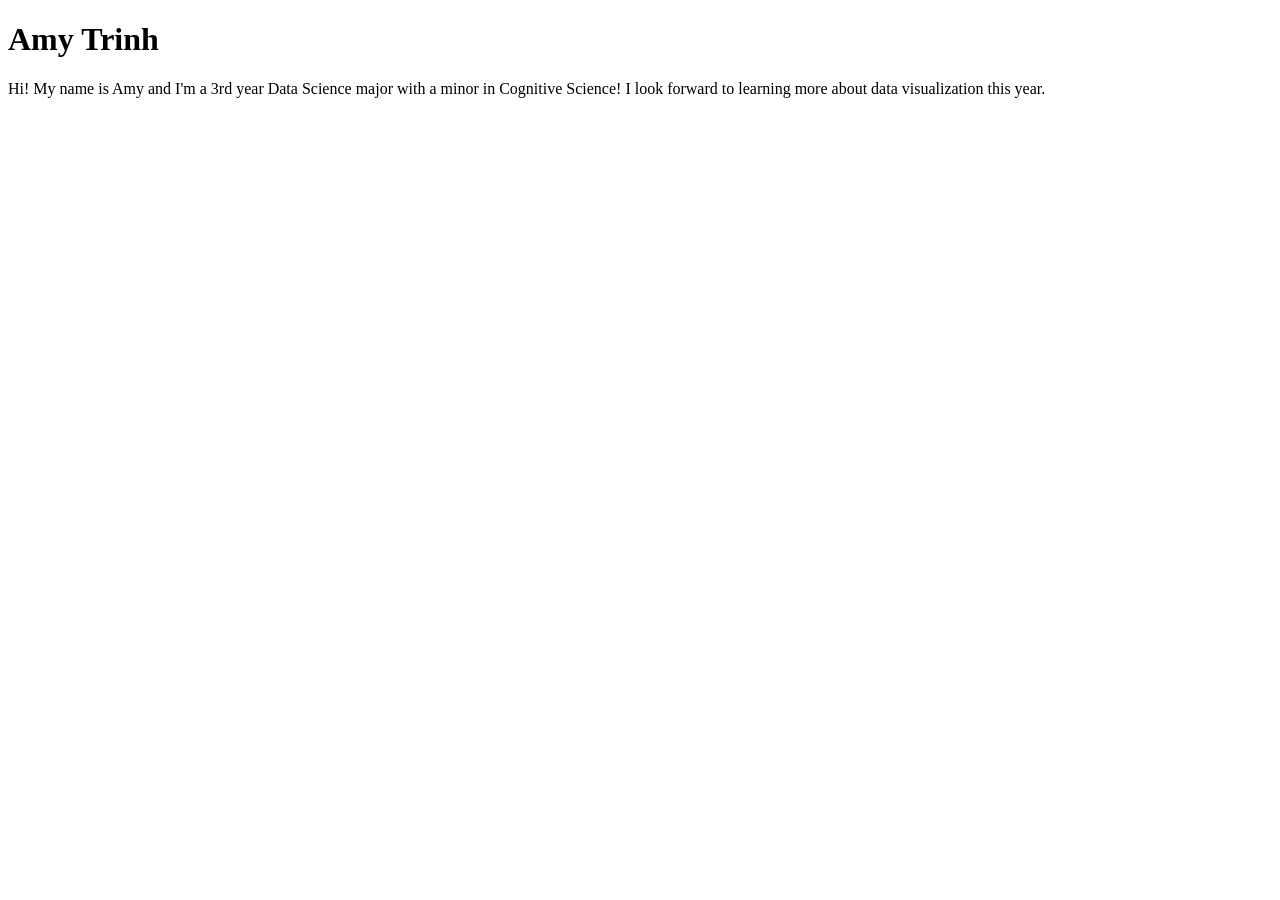
==== index.html @ 14648987 "Create index.html" ====
<!DOCTYPE html>
<html lang="en">
<head>
    <meta charset="UTF-8">
    <meta name="viewport" content="width=device-width, initial-scale=1.0">
<title>Amy Trinh: Personal Site and Portfolio</title>
</head>

<body>
    <h1>Amy Trinh</h1>
    <p>Hi! My name is Amy and I'm a 3rd year Data Science major with a minor in Cognitive Science!
     I look forward to learning more about data visualization this year.   
    </p>
    
</body>
</html>
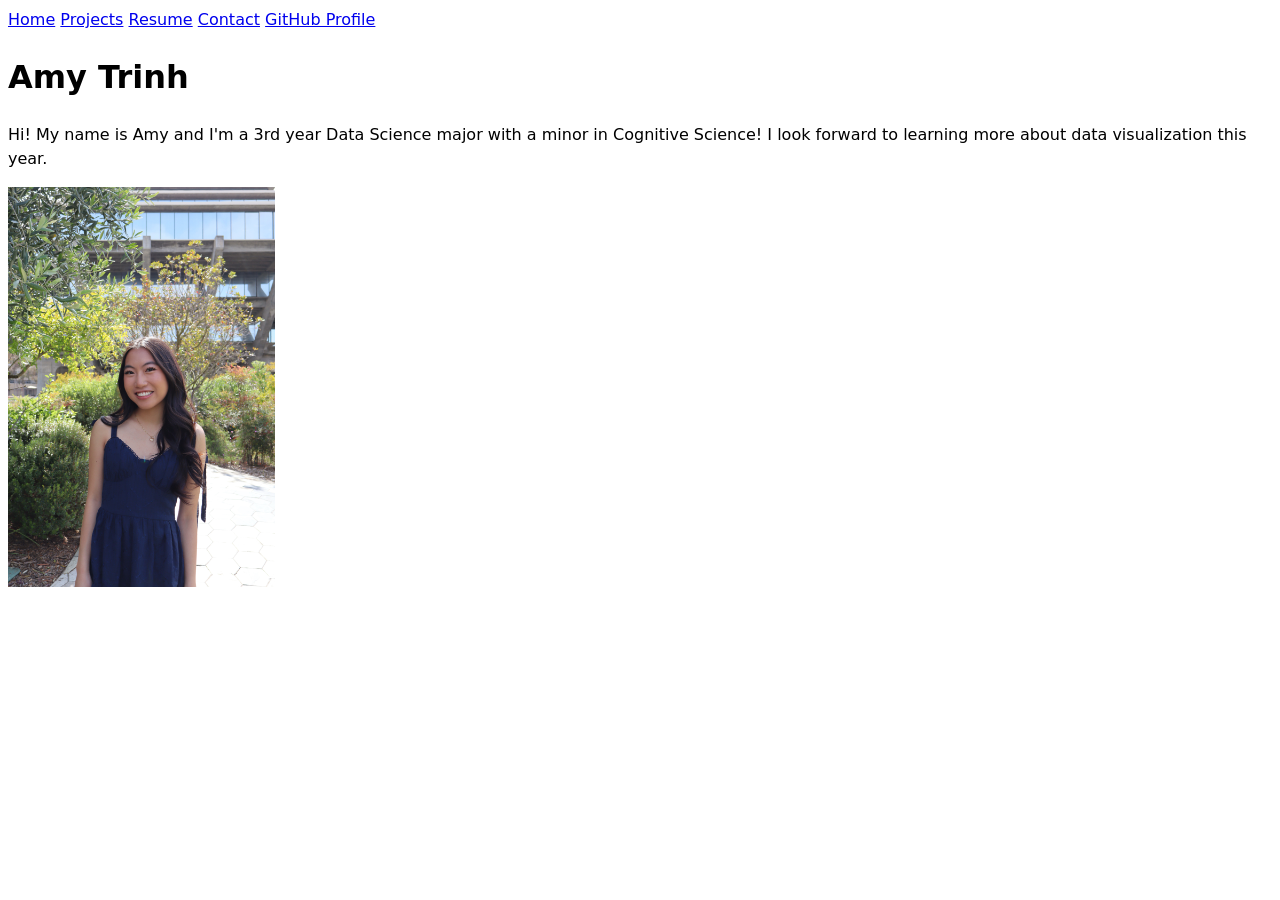
==== commit 583906e2: "Update additional pages" ====
--- a/index.html
+++ b/index.html
@@ -4,13 +4,27 @@
     <meta charset="UTF-8">
     <meta name="viewport" content="width=device-width, initial-scale=1.0">
 <title>Amy Trinh: Personal Site and Portfolio</title>
+<link rel="stylesheet" href="style.css">
 </head>
 
 <body>
+    <nav>
+        <a href="index.html">Home</a>
+        <a href="/projects/index.html">Projects</a>
+        <a href="/resume/index.html">Resume</a>
+        <a href="/contact/index.html">Contact</a>
+        <a href="https://github.com/amytrinh334" target="_blank">GitHub Profile</a>
+    </nav>
+
     <h1>Amy Trinh</h1>
     <p>Hi! My name is Amy and I'm a 3rd year Data Science major with a minor in Cognitive Science!
      I look forward to learning more about data visualization this year.   
     </p>
+    <img
+    src="images/amy_pic.JPG"
+    alt="profile picture of amy trinh standing in front of geisel library"
+    height="400"
+    >
     
 </body>
 </html>
--- a/style.css
+++ b/style.css
@@ -0,0 +1,6 @@
+body {
+  /* Set line height to 1.5 times the font size
+	   and use the OS’s UI font as the website font
+	 */
+  font: 100%/1.5 system-ui;
+}
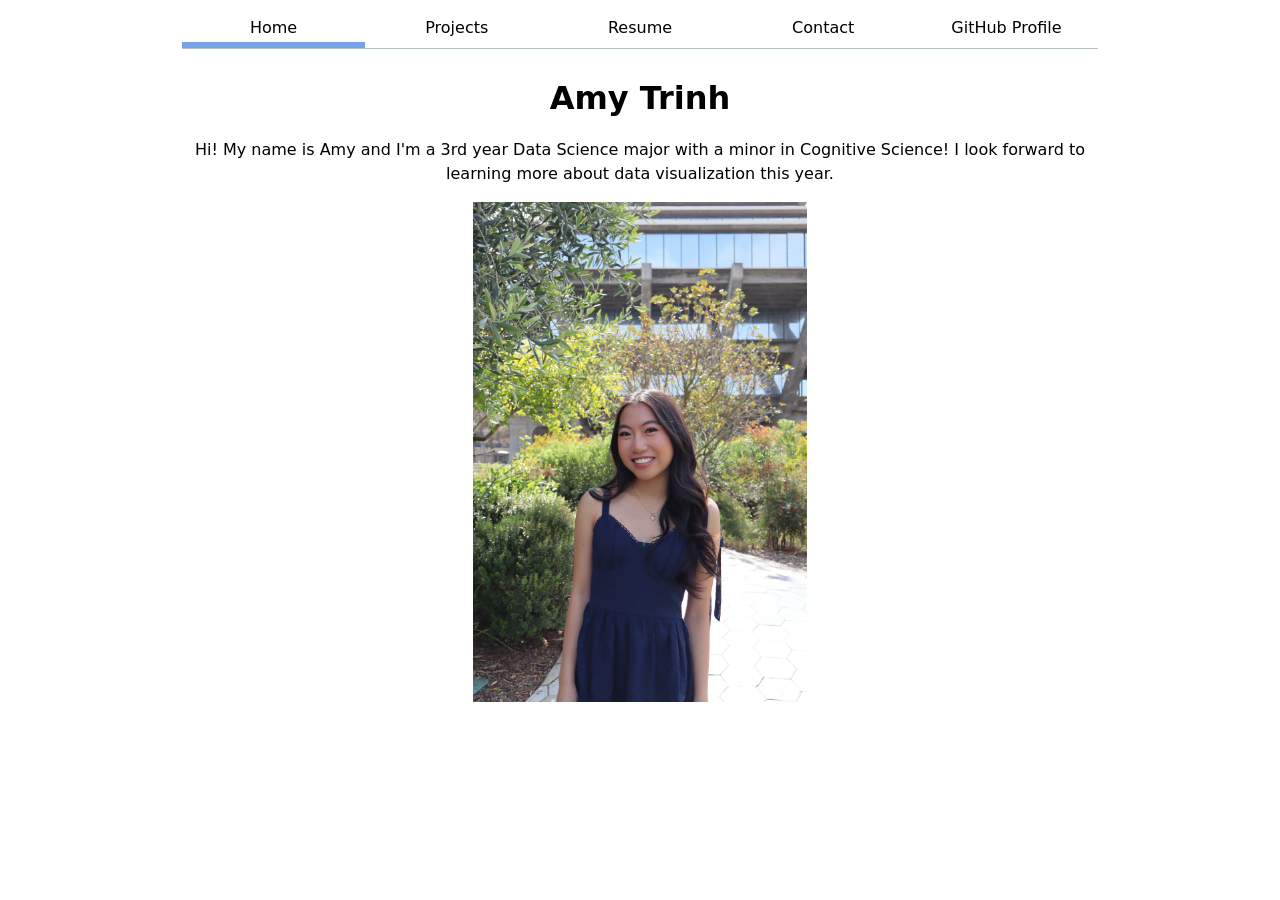
==== commit d321603b: "styled website with css" ====
--- a/index.html
+++ b/index.html
@@ -7,12 +7,12 @@
 <link rel="stylesheet" href="style.css">
 </head>
 
-<body>
+<body class="home">
     <nav>
-        <a href="index.html">Home</a>
-        <a href="/projects/index.html">Projects</a>
-        <a href="/resume/index.html">Resume</a>
-        <a href="/contact/index.html">Contact</a>
+        <a href="index.html" class="current">Home</a>
+        <a href="projects/index.html">Projects</a>
+        <a href="resume/index.html">Resume</a>
+        <a href="contact/index.html">Contact</a>
         <a href="https://github.com/amytrinh334" target="_blank">GitHub Profile</a>
     </nav>
 
@@ -23,7 +23,7 @@
     <img
     src="images/amy_pic.JPG"
     alt="profile picture of amy trinh standing in front of geisel library"
-    height="400"
+    height="500"
     >
     
 </body>
--- a/style.css
+++ b/style.css
@@ -1,6 +1,132 @@
+/* Global Stuff */ 
+
+
+html {
+  --color-accent: #77a3e6;
+  accent-color: var(--color-accent);
+}
+
 body {
   /* Set line height to 1.5 times the font size
 	   and use the OS’s UI font as the website font
 	 */
   font: 100%/1.5 system-ui;
+  max-width: 90ch;
+  margin-inline: auto;
+  padding-left: 5ch;
+  padding-right: 5ch;
+}
+
+h1, h2, h3, h4, h5, h6 {
+  line-height: 1.1;
+  text-wrap: balance;
+}
+
+/* Home Styles */
+.home{
+  text-align: center;
+}
+
+
+/* Nav Bar Styles */
+
+nav {
+  display: flex;
+  margin-bottom: 2em; 
+  border-bottom: 1px solid oklch(80% 3% 200); 
+}
+
+nav a {
+  flex: 1;
+  text-decoration: none;
+  color: inherit;
+  text-align: center;
+  padding: 0.5em;
+}
+
+nav a.current {
+  border-bottom: 0.4em solid var(--color-accent);
+  padding-bottom: 0.1em; 
+}
+
+
+nav a:hover {
+  border-bottom: 0.4em solid var(--color-accent);
+  padding-bottom: 0.1em; 
+  background-color: oklch(from var(--color-accent) 95% 5% h);
+}
+
+/* Home Page Styles */
+
+
+/* Contact Form Styles */
+input, textarea, button {
+  font: inherit;
+}
+
+form {
+  display: grid;
+  grid-template-columns: auto 1fr;
+  gap: 1em;
+}
+
+form label, 
+form button {
+  grid-column: 1 / -1;
+}
+
+form label {
+  display: grid;
+  grid-template-columns: subgrid;
+}
+
+form button {
+  background-color: var(--color-accent);
+  color: white; 
+  border: none;
+  padding: 0.5em 1em;
+  border-radius: 0.25em; 
+  cursor: pointer;
+  font-weight: bold;
+}
+
+form button:hover {
+  filter: brightness(0.9);
+}
+
+
+/* Project Page Styles */
+.projects {
+  display: grid;
+  grid-template-columns: repeat(auto-fill, minmax(15em, 1fr));
+  gap: 1em;
+}
+
+.projects article {
+  display: grid;
+  grid-row: span 3;
+  grid-template-rows: subgrid;
+}
+
+.projects h2 {
+  margin: 0;
+}
+
+.project h1 {
+  font-size: 300%;
+}
+
+
+/* Resume Page Styles */
+.resume_header{
+  text-align: center;
+}
+
+.resume hr {
+  border: none;
+  border-top: 2px solid var(--color-accent);
+}
+
+.resume h2{
+  text-decoration: underline;
 }
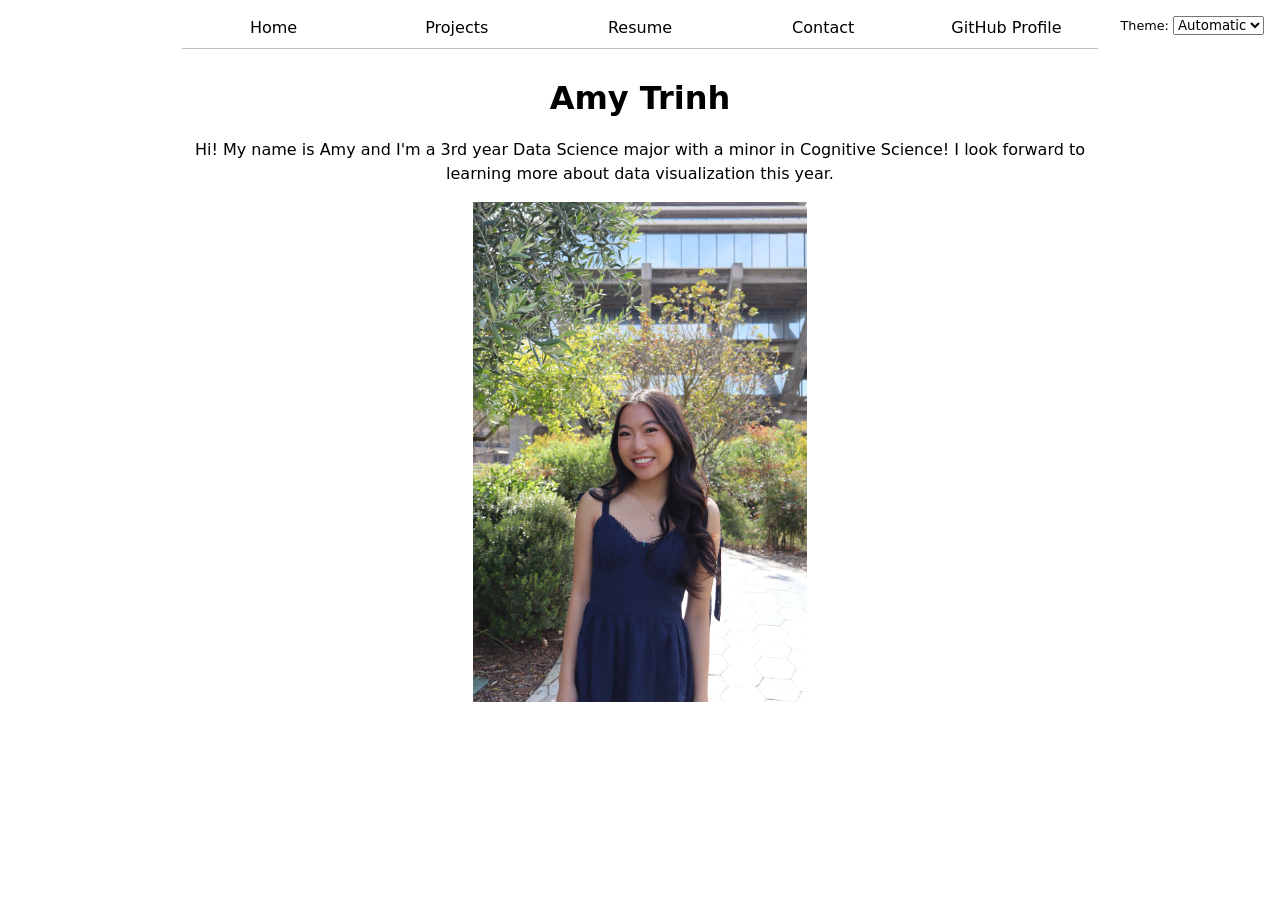
==== commit 0e8ed0ac: "added global js for functions" ====
--- a/index.html
+++ b/index.html
@@ -3,19 +3,13 @@
 <head>
     <meta charset="UTF-8">
     <meta name="viewport" content="width=device-width, initial-scale=1.0">
+    <script type="module" src="global.js"></script>
 <title>Amy Trinh: Personal Site and Portfolio</title>
 <link rel="stylesheet" href="style.css">
 </head>
 
 <body class="home">
-    <nav>
-        <a href="index.html" class="current">Home</a>
-        <a href="projects/index.html">Projects</a>
-        <a href="resume/index.html">Resume</a>
-        <a href="contact/index.html">Contact</a>
-        <a href="https://github.com/amytrinh334" target="_blank">GitHub Profile</a>
-    </nav>
-
+    
     <h1>Amy Trinh</h1>
     <p>Hi! My name is Amy and I'm a 3rd year Data Science major with a minor in Cognitive Science!
      I look forward to learning more about data visualization this year.   
--- a/style.css
+++ b/style.css
@@ -4,6 +4,7 @@
 html {
   --color-accent: #77a3e6;
   accent-color: var(--color-accent);
+  color-scheme: light dark;
 }
 
 body {
@@ -34,6 +35,8 @@
   display: flex;
   margin-bottom: 2em; 
   border-bottom: 1px solid oklch(80% 3% 200); 
+  --border-color: oklch(50% 10% 200 / 40%); 
+  border-bottom-color: var(--border-color);
 }
 
 nav a {
@@ -53,7 +56,18 @@
 nav a:hover {
   border-bottom: 0.4em solid var(--color-accent);
   padding-bottom: 0.1em; 
-  background-color: oklch(from var(--color-accent) 95% 5% h);
+  background-color: color-mix(in oklch, var(--color-accent), canvas 85%);
+}
+
+.color-scheme {
+  position: absolute; 
+  top: 1rem; 
+  right: 1rem;
+  font-size: 80%; 
+}
+
+.color-scheme select {
+  font-family: inherit; 
 }
 
 /* Home Page Styles */
@@ -129,4 +143,6 @@
 
 .resume h2{
   text-decoration: underline;
-}+}
+
+
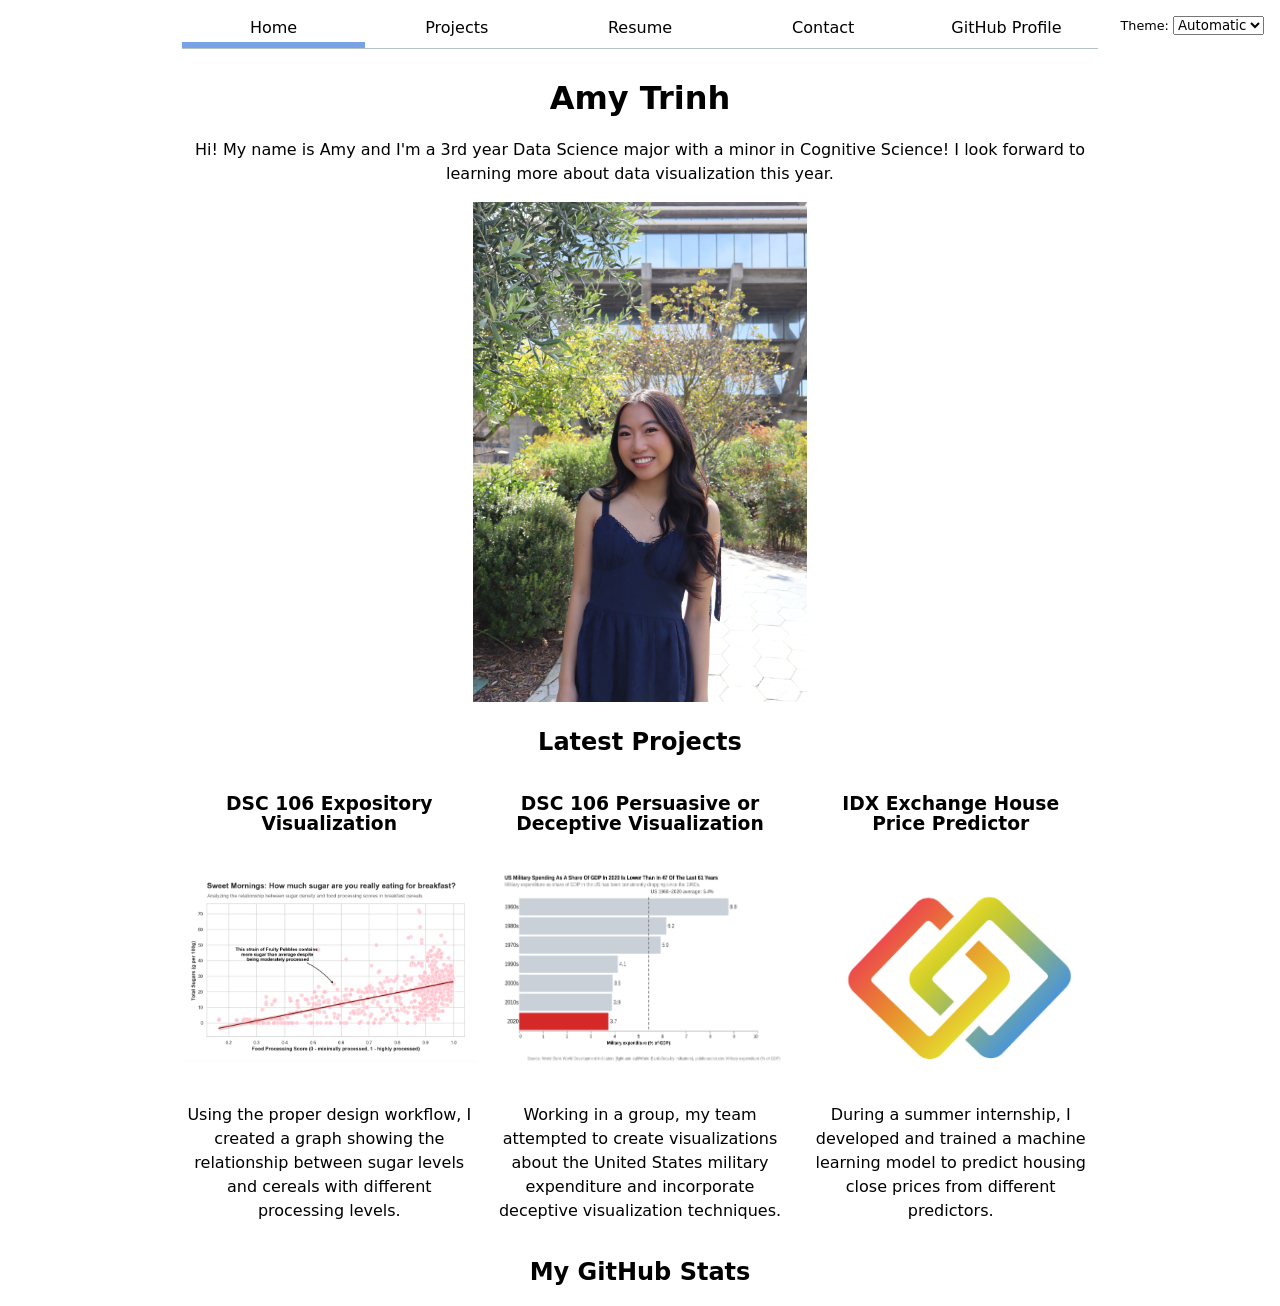
==== commit 6e3baa12: "update projects page" ====
--- a/index.html
+++ b/index.html
@@ -4,12 +4,13 @@
     <meta charset="UTF-8">
     <meta name="viewport" content="width=device-width, initial-scale=1.0">
     <script type="module" src="global.js"></script>
-<title>Amy Trinh: Personal Site and Portfolio</title>
-<link rel="stylesheet" href="style.css">
+    <title>Amy Trinh: Personal Site and Portfolio</title>
+    <link rel="stylesheet" href="style.css">
+    <script src="index.js" type="module" defer></script>
 </head>
 
 <body class="home">
-    
+
     <h1>Amy Trinh</h1>
     <p>Hi! My name is Amy and I'm a 3rd year Data Science major with a minor in Cognitive Science!
      I look forward to learning more about data visualization this year.   
@@ -19,6 +20,14 @@
     alt="profile picture of amy trinh standing in front of geisel library"
     height="500"
     >
+
+    <h2>Latest Projects</h2>
+    <div class="projects">
+         <!-- Dynamically added content will appear here -->
+    </div>
+
+    <h2>My GitHub Stats</h2>
+    <div id="profile-stats"></div>
     
 </body>
 </html>
--- a/style.css
+++ b/style.css
@@ -129,6 +129,12 @@
 .project h1 {
   font-size: 300%;
 }
+.projects article img {
+  max-width: 100%;
+  height: auto;
+  object-fit: cover;
+}
+
 
 
 /* Resume Page Styles */
@@ -146,3 +152,20 @@
 }
 
 
+
+
+#profile-stats dl {
+  display: grid;
+  grid-template-columns: repeat(4, 1fr); 
+}
+
+/* Force all labels to the first row */
+#profile-stats dt {
+  grid-row: 1;
+}
+
+/* Force all numbers to the second row */
+#profile-stats dd {
+  grid-row: 2;
+  margin: 0; 
+}
